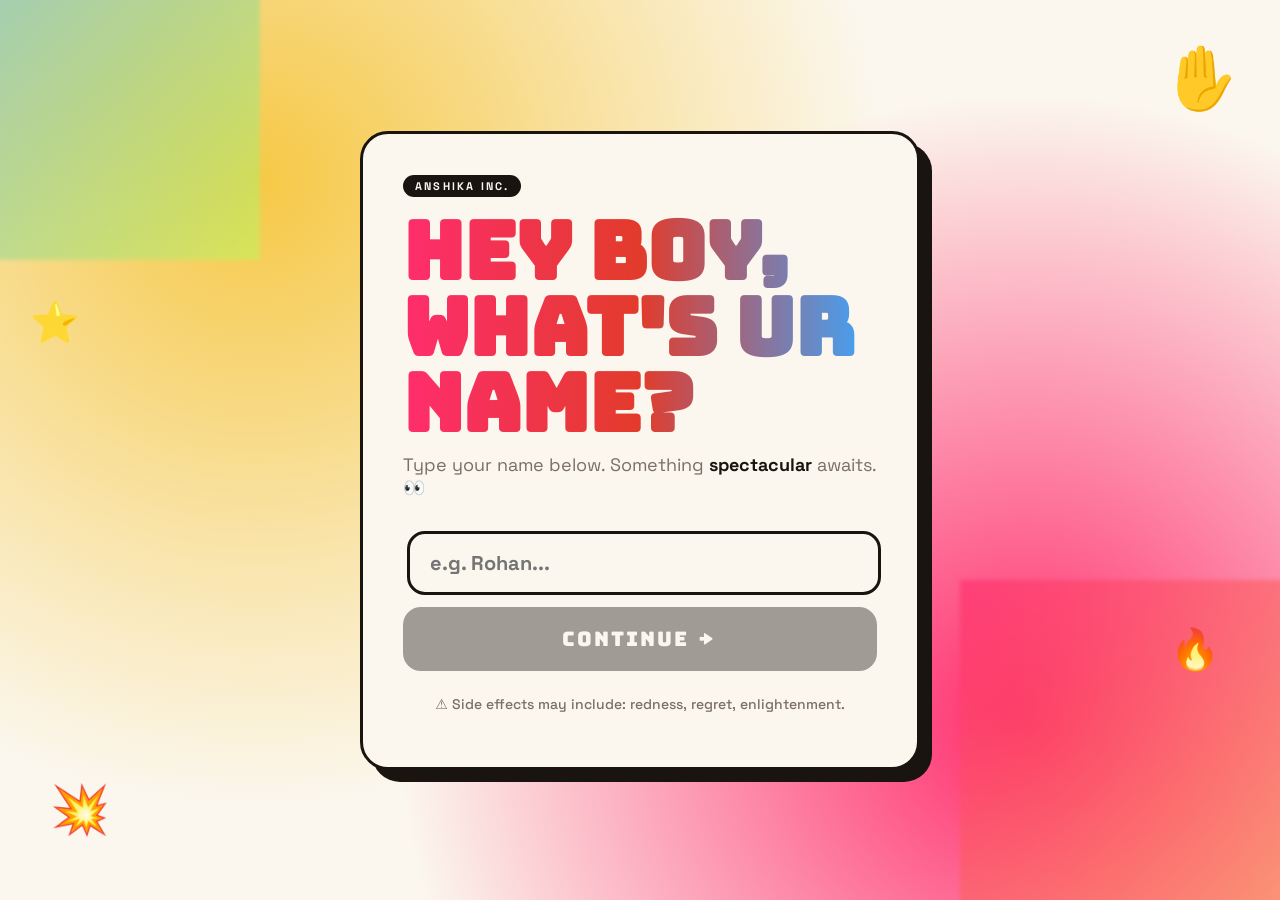
==== docs/index.html @ 59927585 "Fix: publish site by moving index.html into docs/ for GitHub Pages" ====
<!doctype html>
<html lang="en">
<head>
<meta charset="utf-8" />
<meta name="viewport" content="width=device-width, initial-scale=1" />
<title>Slap From Anshika 💥</title>
<meta name="description" content="Enter your name and receive a legendary slap from Anshika." />
<meta property="og:title" content="Slap From Anshika 💥" />
<meta property="og:description" content="Enter your name and receive a legendary slap from Anshika." />
<meta property="og:type" content="website" />
<meta name="twitter:card" content="summary" />
<link rel="icon" href="data:image/svg+xml,%3Csvg xmlns='http://www.w3.org/2000/svg' viewBox='0 0 100 100'%3E%3Ctext y='.9em' font-size='90'%3E✋%3C/text%3E%3C/svg%3E" />
<link rel="preconnect" href="https://fonts.googleapis.com">
<link rel="preconnect" href="https://fonts.gstatic.com" crossorigin>
<link rel="stylesheet" href="https://fonts.googleapis.com/css2?family=Bungee&family=Space+Grotesk:wght@400;500;700&display=swap">
<style>
  :root{
    --bg:#fbf7ee; --fg:#1a1410; --primary:#e23b2b; --accent:#f6c845;
    --hot:#ff2d6d; --electric:#3aa7ff; --lime:#c7f25a; --muted:#7a6f66;
  }
  *{box-sizing:border-box;border:0 solid var(--fg)}
  html,body{margin:0;padding:0}
  body{font-family:'Space Grotesk',system-ui,sans-serif;background:var(--bg);color:var(--fg);overflow-x:hidden}
  button{font:inherit;cursor:pointer}
  input{font:inherit}

  .screen{position:relative;min-height:100vh;display:flex;align-items:center;justify-content:center;padding:24px;overflow:hidden}

  /* Intro screen */
  .intro{
    background:
      radial-gradient(circle at 20% 20%, var(--accent) 0%, transparent 50%),
      radial-gradient(circle at 80% 80%, var(--hot) 0%, transparent 50%),
      var(--bg);
  }
  .blob{position:absolute;width:420px;height:420px;opacity:.6;pointer-events:none;filter:blur(2px);
    animation:blob 8s ease-in-out infinite}
  .blob.a{top:-160px;left:-160px;background:linear-gradient(135deg,var(--electric),var(--lime))}
  .blob.b{bottom:-160px;right:-160px;width:480px;height:480px;background:linear-gradient(135deg,var(--hot),var(--accent));animation-delay:2s}
  .emoji{position:absolute;user-select:none;pointer-events:none}
  .e1{top:40px;right:40px;font-size:60px;animation:float 4s ease-in-out infinite}
  .e2{bottom:60px;left:50px;font-size:48px;animation:float 4s ease-in-out infinite 1.5s}
  .e3{top:33%;left:30px;font-size:40px;animation:wiggle 1.2s ease-in-out infinite}
  .e4{bottom:25%;right:60px;font-size:40px;animation:wiggle 1.2s ease-in-out infinite .3s}

  .card{position:relative;z-index:2;width:100%;max-width:560px;background:var(--bg);
    border:3px solid var(--fg);border-radius:28px;padding:40px;
    box-shadow:12px 12px 0 0 var(--fg);animation:pop .6s cubic-bezier(.34,1.56,.64,1) both}
  .badge{display:inline-block;padding:4px 12px;margin-bottom:16px;background:var(--fg);color:var(--bg);
    font-size:11px;font-weight:700;letter-spacing:.2em;border-radius:999px}
  h1{font-family:'Bungee',sans-serif;font-size:clamp(40px,7vw,80px);line-height:.95;margin:0 0 12px;
    background:linear-gradient(90deg,var(--hot),var(--primary),var(--electric));
    -webkit-background-clip:text;background-clip:text;color:transparent}
  .lead{color:var(--muted);font-size:18px;margin:0 0 28px}
  .lead b{color:var(--fg)}
  input[type=text]{width:100%;padding:16px 20px;font-size:20px;font-weight:700;
    border:3px solid var(--fg);border-radius:18px;background:var(--bg);outline:none;
    box-shadow:6px 6px 0 0 var(--fg);transition:all .15s}
  input[type=text]:focus{transform:translate(4px,4px);box-shadow:0 0 0 0 var(--fg)}
  .btn{display:block;width:100%;margin-top:16px;padding:16px 24px;font-family:'Bungee',sans-serif;
    font-size:20px;letter-spacing:.1em;border:3px solid var(--fg);border-radius:18px;
    background:var(--fg);color:var(--bg);transition:all .15s}
  .btn:hover:not(:disabled){transform:translateY(-4px);box-shadow:6px 8px 0 0 var(--hot)}
  .btn:active{transform:translateY(0);box-shadow:none}
  .btn:disabled{opacity:.4;cursor:not-allowed}
  .btn.accent{background:var(--accent);color:var(--fg)}
  .btn.accent:hover{box-shadow:4px 6px 0 0 var(--fg)}
  .footnote{text-align:center;margin-top:24px;color:var(--muted);font-size:14px;font-weight:500}

  /* Slap screen */
  .slap{display:none;
    background:radial-gradient(circle at center, var(--accent) 0%, var(--hot) 60%, #4a0a14 100%);
    animation:shake .5s cubic-bezier(.36,.07,.19,.97) both}
  .sunburst{position:absolute;inset:0;display:flex;align-items:center;justify-content:center;pointer-events:none}
  .sunburst > div{width:200vmax;height:200vmax;opacity:.3;animation:spin 18s linear infinite;
    background:repeating-conic-gradient(from 0deg,#fff8e7 0deg 10deg,transparent 10deg 20deg)}
  .speedlines{position:absolute;inset:0;pointer-events:none;animation:rainbow 4s linear infinite;
    background:repeating-linear-gradient(45deg,transparent 0 40px,rgba(255,255,255,.08) 40px 42px)}
  .stars{position:absolute;inset:0;pointer-events:none}
  .stars span{position:absolute;font-size:60px;animation:float 4s ease-in-out infinite}
  .stars span:nth-child(1){top:40px;left:40px}
  .stars span:nth-child(2){top:80px;right:60px;font-size:72px;animation-delay:.8s}
  .stars span:nth-child(3){bottom:60px;left:80px;animation-delay:1.2s}
  .stars span:nth-child(4){bottom:90px;right:40px;font-size:72px;animation-delay:.4s}

  .slap-content{position:relative;z-index:2;text-align:center;max-width:640px;width:100%}
  .hand{font-size:clamp(140px,22vw,220px);line-height:1;filter:drop-shadow(0 20px 25px rgba(0,0,0,.3));
    animation:slap .7s cubic-bezier(.5,-0.5,.5,1.5) both}
  .slapword{font-family:'Bungee',sans-serif;font-size:clamp(80px,14vw,160px);
    letter-spacing:-.04em;margin:-16px 0 8px;color:#fff8e7;opacity:0;
    text-shadow:6px 6px 0 var(--fg),0 0 40px var(--hot);
    animation:pop .6s cubic-bezier(.34,1.56,.64,1) .4s forwards}
  .message{background:var(--bg);border:3px solid var(--fg);border-radius:28px;padding:28px;margin-top:32px;
    box-shadow:10px 10px 0 0 var(--fg);opacity:0;animation:zoomIn .5s cubic-bezier(.34,1.56,.64,1) .7s forwards}
  .message .hi{font-family:'Bungee',sans-serif;font-size:28px;margin:0 0 4px}
  .message .hi span{color:var(--primary)}
  .message .from{font-size:20px;font-weight:700;margin:0}
  .message .from .who{display:inline-block;animation:wiggle 1.2s ease-in-out infinite;
    background:linear-gradient(90deg,var(--hot),var(--electric));
    -webkit-background-clip:text;background-clip:text;color:transparent}
  .message .small{color:var(--muted);font-size:14px;margin:10px 0 0}
  .actions{display:flex;flex-wrap:wrap;gap:12px;justify-content:center;margin-top:24px}
  .actions .btn{margin:0;width:auto;padding:12px 20px;font-size:16px}

  @keyframes pop{0%{transform:scale(0) rotate(-20deg);opacity:0}60%{transform:scale(1.25) rotate(5deg);opacity:1}100%{transform:scale(1) rotate(0);opacity:1}}
  @keyframes zoomIn{0%{transform:scale(0) rotate(-180deg);opacity:0}100%{transform:scale(1) rotate(0);opacity:1}}
  @keyframes float{0%,100%{transform:translateY(0) rotate(-2deg)}50%{transform:translateY(-16px) rotate(2deg)}}
  @keyframes wiggle{0%,100%{transform:rotate(-3deg)}50%{transform:rotate(3deg)}}
  @keyframes shake{10%,90%{transform:translate3d(-2px,0,0)}20%,80%{transform:translate3d(4px,0,0)}30%,50%,70%{transform:translate3d(-8px,0,0)}40%,60%{transform:translate3d(8px,0,0)}}
  @keyframes slap{0%{transform:translateX(-120vw) rotate(-45deg) scale(.3);opacity:0}55%{transform:translateX(0) rotate(25deg) scale(1.4);opacity:1}70%{transform:translateX(8px) rotate(20deg) sca
}
  @keyframes blob{0%,100%{border-radius:42% 58% 70% 30% / 45% 45% 55% 55%;transform:translate(0,0) scale(1)}33%{border-radius:70% 30% 46% 54% / 30% 60% 40% 70%;transform:translate(30px,-20px) sca
}
  @keyframes spin{to{transform:rotate(360deg)}}
  @keyframes rainbow{to{filter:hue-rotate(360deg)}}
</style>
</head>
<body>

<main id="intro" class="screen intro">
  <div class="blob a"></div>
  <div class="blob b"></div>
  <div class="emoji e1">✋</div>
  <div class="emoji e2">💥</div>
  <div class="emoji e3">⭐</div>
  <div class="emoji e4">🔥</div>

  <div class="card">
    <div class="badge">ANSHIKA INC.</div>
    <h1>HEY BOY,<br>WHAT'S UR NAME?</h1>
    <p class="lead">Type your name below. Something <b>spectacular</b> awaits. 👀</p>
    <form id="form" autocomplete="off">
      <input id="name" type="text" placeholder="e.g. Rohan..." autofocus />
      <button class="btn" id="submit" type="submit" disabled>CONTINUE →</button>
    </form>
    <p class="footnote">⚠️ Side effects may include: redness, regret, enlightenment.</p>
  </div>
</main>

<main id="slap" class="screen slap">
  <div class="sunburst"><div></div></div>
  <div class="speedlines"></div>
  <div class="stars"><span>⭐</span><span>💫</span><span>✨</span><span>⭐</span></div>

  <div class="slap-content">
    <div class="hand">✋</div>
    <div class="slapword">SLAP!</div>
    <div class="message">
      <p class="hi">Hey <span id="who">friend</span> 👋</p>
      <p class="from">That slap was from <span class="who">Anshika</span> 💥</p>
      <p class="small">Delivered with love, force, and 0% remorse.</p>
      <div class="actions">
        <button class="btn accent" id="again">SLAP AGAIN 🔁</button>
        <button class="btn" id="reset">NEW VICTIM</button>
      </div>
    </div>
  </div>
</main>

<script>
  const intro = document.getElementById('intro');
  const slap = document.getElementById('slap');
  const form = document.getElementById('form');
  const nameInput = document.getElementById('name');
  const submitBtn = document.getElementById('submit');
  const who = document.getElementById('who');

  nameInput.addEventListener('input', () => {
    submitBtn.disabled = !nameInput.value.trim();
  });

  function showSlap(name){
    who.textContent = name;
    intro.style.display = 'none';
    slap.style.display = 'flex';
    // restart animations
    slap.style.animation = 'none'; void slap.offsetWidth; slap.style.animation = '';
  }

  form.addEventListener('submit', (e) => {
    e.preventDefault();
    const v = nameInput.value.trim();
    if (v) showSlap(v);
  });

  document.getElementById('again').addEventListener('click', () => {
    // re-run all animations on the slap screen
    const clones = slap.querySelectorAll('.hand, .slapword, .message');
    clones.forEach(el => { el.style.animation = 'none'; void el.offsetWidth; el.style.animation = ''; });
    slap.style.animation = 'none'; void slap.offsetWidth; slap.style.animation = 'shake .5s cubic-bezier(.36,.07,.19,.97) both';
  });

  document.getElementById('reset').addEventListener('click', () => {
    slap.style.display = 'none';
    intro.style.display = 'flex';
    nameInput.value = '';
    submitBtn.disabled = true;
    nameInput.focus();
  });
</script>
</body>
</html>
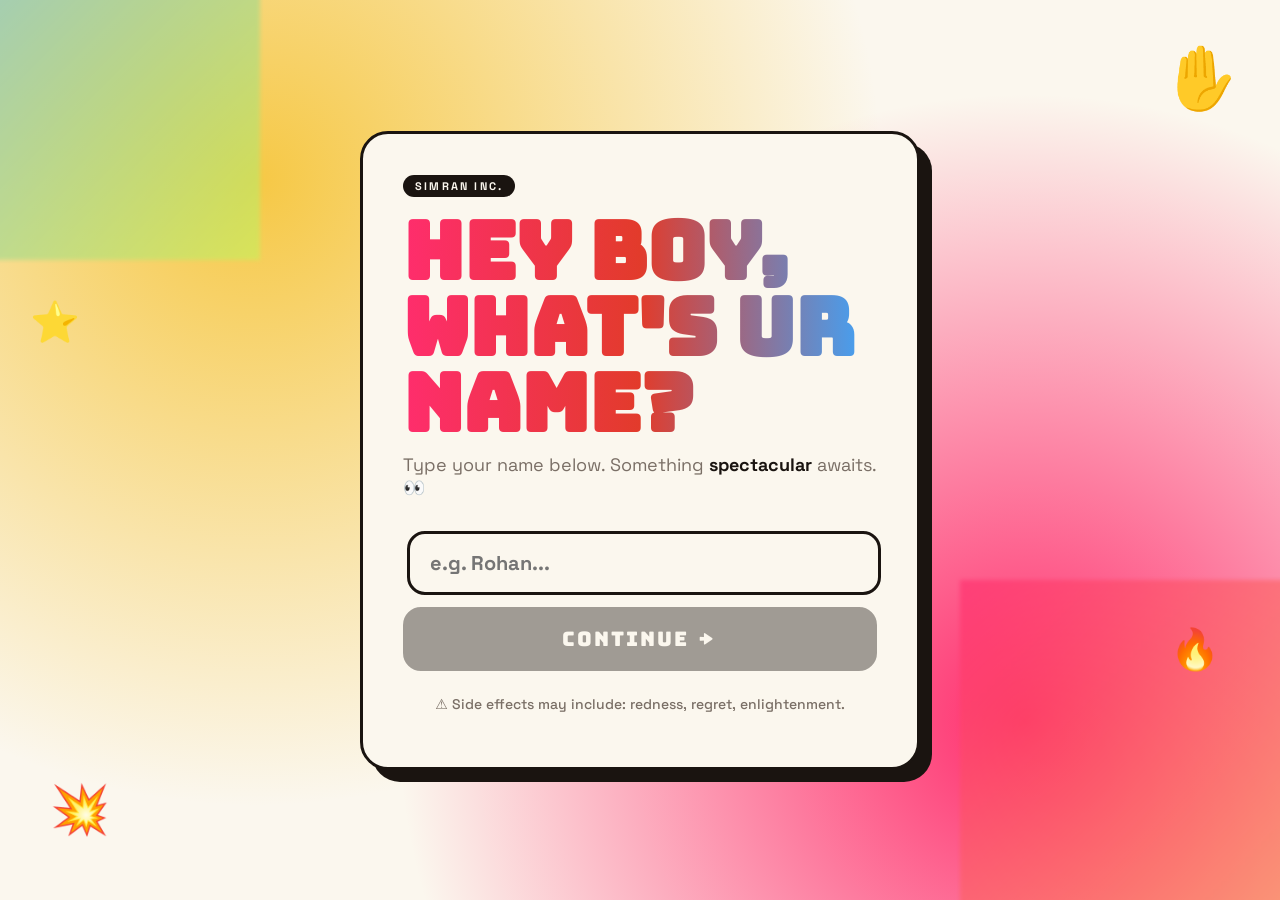
==== commit 60b137e6: "Update slap sender to Simran" ====
--- a/docs/index.html
+++ b/docs/index.html
@@ -3,10 +3,10 @@
 <head>
 <meta charset="utf-8" />
 <meta name="viewport" content="width=device-width, initial-scale=1" />
-<title>Slap From Anshika 💥</title>
-<meta name="description" content="Enter your name and receive a legendary slap from Anshika." />
-<meta property="og:title" content="Slap From Anshika 💥" />
-<meta property="og:description" content="Enter your name and receive a legendary slap from Anshika." />
+<title>Slap From Simran 💥</title>
+<meta name="description" content="Enter your name and receive a legendary slap from Simran." />
+<meta property="og:title" content="Slap From Simran 💥" />
+<meta property="og:description" content="Enter your name and receive a legendary slap from Simran." />
 <meta property="og:type" content="website" />
 <meta name="twitter:card" content="summary" />
 <link rel="icon" href="data:image/svg+xml,%3Csvg xmlns='http://www.w3.org/2000/svg' viewBox='0 0 100 100'%3E%3Ctext y='.9em' font-size='90'%3E✋%3C/text%3E%3C/svg%3E" />
@@ -126,7 +126,7 @@
   <div class="emoji e4">🔥</div>
 
   <div class="card">
-    <div class="badge">ANSHIKA INC.</div>
+    <div class="badge">SIMRAN INC.</div>
     <h1>HEY BOY,<br>WHAT'S UR NAME?</h1>
     <p class="lead">Type your name below. Something <b>spectacular</b> awaits. 👀</p>
     <form id="form" autocomplete="off">
@@ -147,7 +147,7 @@
     <div class="slapword">SLAP!</div>
     <div class="message">
       <p class="hi">Hey <span id="who">friend</span> 👋</p>
-      <p class="from">That slap was from <span class="who">Anshika</span> 💥</p>
+      <p class="from">That slap was from <span class="who">Simran</span> 💥</p>
       <p class="small">Delivered with love, force, and 0% remorse.</p>
       <div class="actions">
         <button class="btn accent" id="again">SLAP AGAIN 🔁</button>
